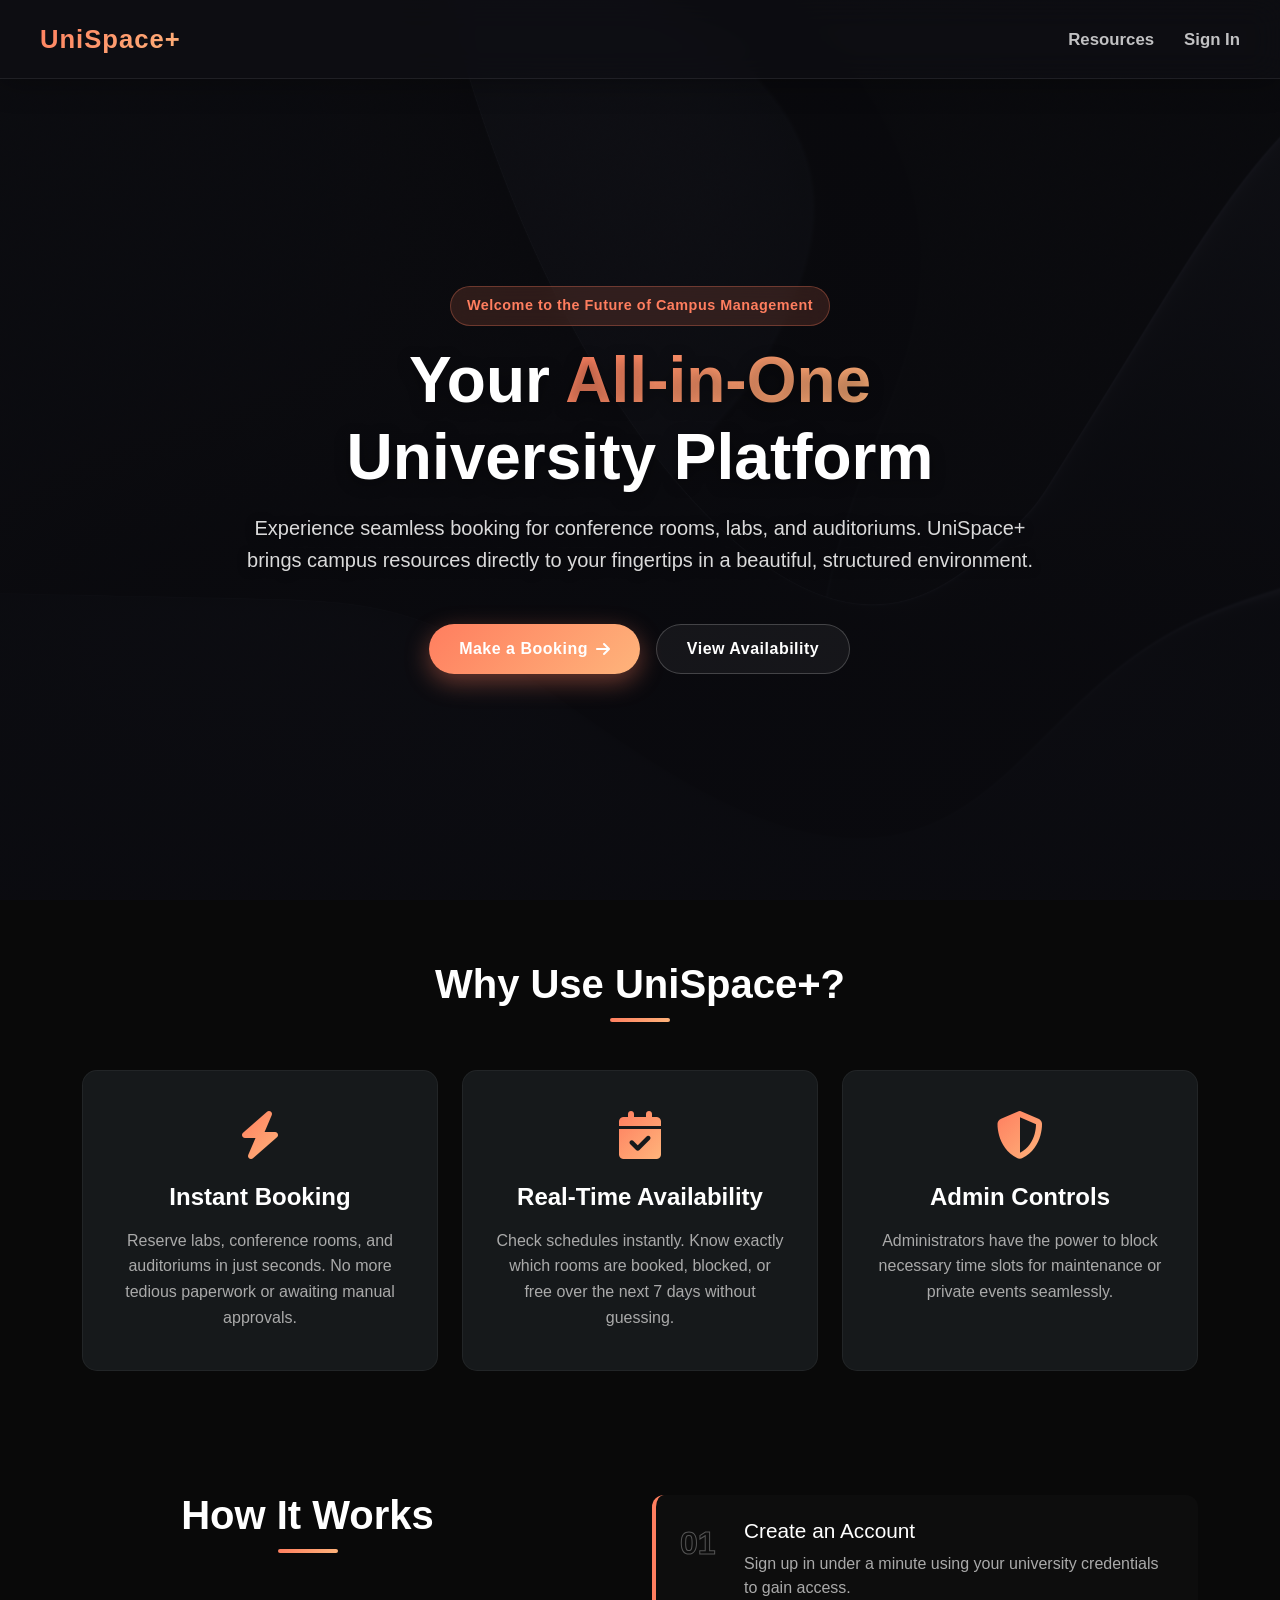
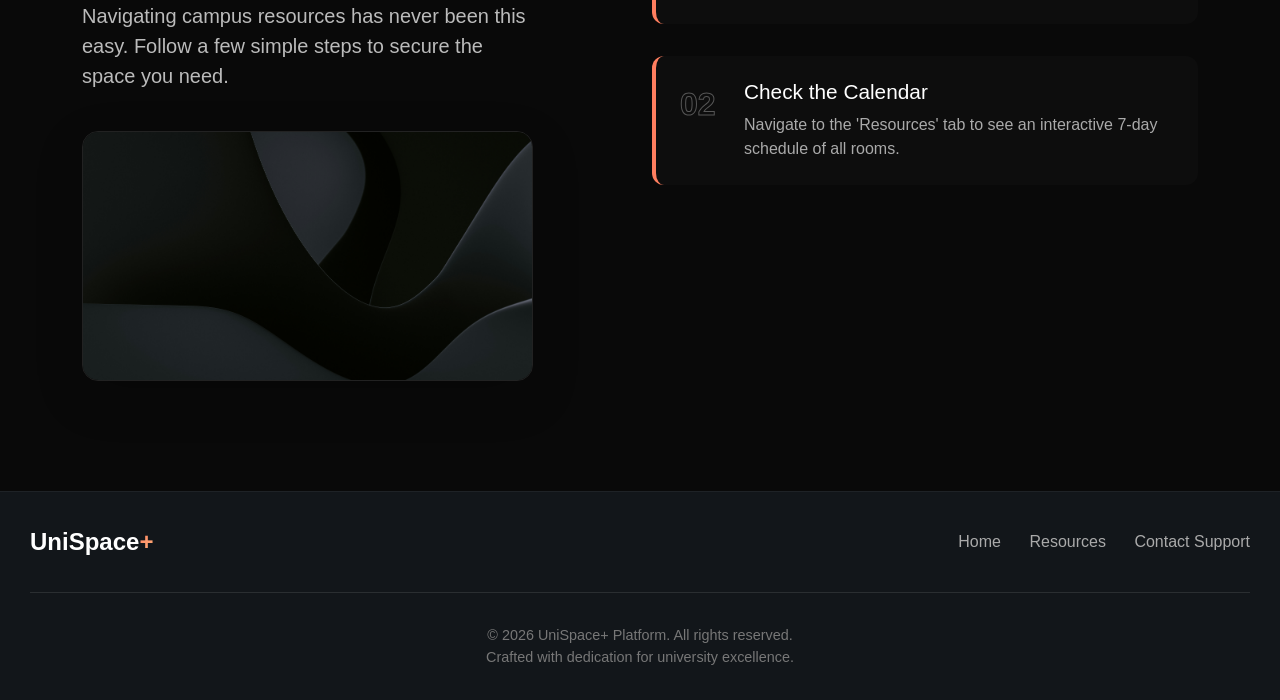
==== frontend/index.html @ 07579942 "full project" ====
<!DOCTYPE html>
<html lang="en">

<head>
    <meta charset="UTF-8">
    <meta name="viewport" content="width=device-width, initial-scale=1.0">
    <title>UniSpace+ | Home</title>
    <!-- Bootstrap CSS -->
    <link href="https://cdn.jsdelivr.net/npm/bootstrap@5.3.2/dist/css/bootstrap.min.css" rel="stylesheet">
    <!-- FontAwesome for Icons -->
    <link rel="stylesheet" href="https://cdnjs.cloudflare.com/ajax/libs/font-awesome/6.4.0/css/all.min.css">
    <!-- Base Styles -->
    <link rel="stylesheet" href="style.css">
    <!-- Styles Specific For Home Page -->
    <link rel="stylesheet" href="index.css">
</head>

<body class="home-body">

    <!-- Fixed Background -->
    <div class="home-bg"></div>

    <!-- Main Content Wrapper -->
    <div class="home-wrapper">

        <!-- Navbar Placeholder -->
        <div id="navbar"></div>

        <!-- 1. Hero Section -->
        <section id="hero" class="home-section" style="position: relative;">
            <div class="hero-content">
                <div class="badge-pill mb-3 fade-in-element" style="transition-delay: 0.1s;">Welcome to the Future of
                    Campus Management</div>

                <h1 class="display-3 fw-bold mb-3 fade-in-element text-white"
                    style="transition-delay: 0.2s; text-shadow: 0 4px 15px rgba(0,0,0,0.4);">
                    Your <span class="text-gradient">All-in-One</span><br> University Platform
                </h1>

                <p class="lead mb-5 fade-in-element"
                    style="transition-delay: 0.4s; color: rgba(255,255,255,0.85); line-height: 1.6; text-shadow: 0 2px 10px rgba(0,0,0,0.5);">
                    Experience seamless booking for conference rooms, labs, and auditoriums. UniSpace+ brings campus
                    resources directly to your fingertips in a beautiful, structured environment.
                </p>

                <div class="d-flex justify-content-center gap-3 fade-in-element flex-wrap"
                    style="transition-delay: 0.6s;">
                    <button onclick="handleBookingClick()" class="btn-glow d-flex align-items-center gap-2">
                        Make a Booking
                        <i class="fa-solid fa-arrow-right"></i>
                    </button>
                    <a href="resources.html" class="btn-glass">
                        View Availability
                    </a>
                </div>
            </div>
        </section>

        <!-- 2. Features Section -->
        <section id="features" class="home-section" style="position:relative; z-index: 2;">
            <div class="container fade-in-section">
                <h2 class="section-title">Why Use UniSpace+?</h2>

                <div class="row g-4">
                    <div class="col-md-4 fade-in-element" style="transition-delay: 0.1s;">
                        <div class="feature-card">
                            <i class="fa-solid fa-bolt feature-icon"></i>
                            <h3>Instant Booking</h3>
                            <p>Reserve labs, conference rooms, and auditoriums in just seconds. No more tedious
                                paperwork or awaiting manual approvals.</p>
                        </div>
                    </div>
                    <div class="col-md-4 fade-in-element" style="transition-delay: 0.3s;">
                        <div class="feature-card">
                            <i class="fa-solid fa-calendar-check feature-icon"></i>
                            <h3>Real-Time Availability</h3>
                            <p>Check schedules instantly. Know exactly which rooms are booked, blocked, or free over the
                                next 7 days without guessing.</p>
                        </div>
                    </div>
                    <div class="col-md-4 fade-in-element" style="transition-delay: 0.5s;">
                        <div class="feature-card">
                            <i class="fa-solid fa-shield-halved feature-icon"></i>
                            <h3>Admin Controls</h3>
                            <p>Administrators have the power to block necessary time slots for maintenance or private
                                events seamlessly.</p>
                        </div>
                    </div>
                </div>
            </div>
        </section>

        <!-- 3. Guidance / How it works -->
        <section id="guide" class="home-section" style="position:relative; z-index: 2;">
            <div class="container fade-in-section">
                <div class="row align-items-center">
                    <div class="col-lg-5 mb-5 mb-lg-0 text-center text-lg-start">
                        <h2 class="section-title" style="margin-left: 0;">How It Works</h2>
                        <p class="lead" style="color: #bbb;">Navigating campus resources has never been this easy.
                            Follow a few simple steps to secure the space you need.</p>
                        <img src="../images/pawel-czerwinski-pC8e7FFONcI-unsplash.jpg" alt="Campus Life"
                            class="img-fluid rounded-4 shadow-lg mt-4"
                            style="border: 1px solid rgba(255,255,255,0.1); max-height: 250px; object-fit: cover; width: 100%;">
                    </div>

                    <div class="col-lg-6 offset-lg-1">
                        <div class="guide-step fade-in-element" style="transition-delay: 0.1s;">
                            <div class="step-number">01</div>
                            <div class="step-content">
                                <h4>Create an Account</h4>
                                <p>Sign up in under a minute using your university credentials to gain access.</p>
                            </div>
                        </div>

                        <div class="guide-step fade-in-element" style="transition-delay: 0.3s;">
                            <div class="step-number">02</div>
                            <div class="step-content">
                                <h4>Check the Calendar</h4>
                                <p>Navigate to the 'Resources' tab to see an interactive 7-day schedule of all rooms.
                                </p>
                            </div>
                        </div>

                        <div class="guide-step fade-in-element" style="transition-delay: 0.5s;">
                            <div class="step-number">03</div>
                            <div class="step-content">
                                <h4>Submit a Request</h4>
                                <p>Click on 'Book a Resource', choose your time slot, and await quick confirmation.</p>
                            </div>
                        </div>
                    </div>
                </div>
            </div>
        </section>

        <!-- 4. Footer -->
        <footer class="site-footer">
            <div class="container-fluid" style="padding: 0;">
                <div class="footer-content">
                    <div class="footer-brand">
                        UniSpace<span class="text-gradient">+</span>
                    </div>
                    <div class="footer-links">
                        <a href="#hero">Home</a>
                        <a href="resources.html">Resources</a>
                        <a href="mailto:support@unispace.edu">Contact Support</a>
                    </div>
                </div>
                <div class="footer-bottom">
                    &copy; 2026 UniSpace+ Platform. All rights reserved. <br> Crafted with dedication for university
                    excellence.
                </div>
            </div>
        </footer>

    </div>

    <!-- Bootstrap JS -->
    <script src="https://cdn.jsdelivr.net/npm/bootstrap@5.3.2/dist/js/bootstrap.bundle.min.js"></script>
    <!-- Link Navbar Script -->
    <script src="loadNavbar.js"></script>

    <!-- Page Specific Scripts -->
    <script>
        // Check Login and Redirect (admins cannot book)
        function handleBookingClick() {
            if (localStorage.getItem('role') === 'admin') return;
            if (localStorage.getItem('username')) {
                window.location.href = 'booking.html';
            } else {
                window.location.href = 'signin.html';
            }
        }

        // Hide "Make a Booking" button for admin users
        if (localStorage.getItem('role') === 'admin') {
            const bookBtn = document.querySelector('[onclick="handleBookingClick()"]');
            if (bookBtn) bookBtn.style.display = 'none';
        }

        // Smooth Scrolling for Anchor Links
        document.querySelectorAll('a[href^="#"]').forEach(anchor => {
            anchor.addEventListener('click', function (e) {
                e.preventDefault();
                document.querySelector(this.getAttribute('href')).scrollIntoView({
                    behavior: 'smooth'
                });
            });
        });

        // Intersection Observer for Scroll Animations
        document.addEventListener('DOMContentLoaded', () => {
            const observerOptions = {
                root: null,
                rootMargin: '0px',
                threshold: 0.15
            };

            const observer = new IntersectionObserver((entries) => {
                entries.forEach(entry => {
                    if (entry.isIntersecting) {
                        entry.target.classList.add('is-visible');
                    } else {
                        entry.target.classList.remove('is-visible');
                    }
                });
            }, observerOptions);

            const fadeElements = document.querySelectorAll('.fade-in-section, .fade-in-element');
            fadeElements.forEach(el => observer.observe(el));
        });
    </script>
</body>

</html>
---- frontend/style.css ----
/* Reset & Base */
* {
    margin: 0;
    padding: 0;
    box-sizing: border-box;
}

body {
  /* Background image with fallback gradient */
  background: 
    linear-gradient(rgba(0,0,0,0.5), rgba(0,0,0,0.5)), /* optional overlay for contrast */
    url('../images/pawel-czerwinski-pC8e7FFONcI-unsplash.jpg') no-repeat center center fixed;
  
  background-size: cover; /* makes it cover the full screen */
  min-height: 100vh;
  font-family: 'Segoe UI', sans-serif;
  color: #fff; /* optional, if text needs to be readable over the image */
  
  /* Centering the content in the viewport */
  display: flex;
  justify-content: center;
  align-items: center;
  flex-direction: column;
}

.navbar .container {
  padding-left: 0;
  padding-right: 0;
}

/* Card styling */
.card {
  background: rgba(33, 37, 41, 0.85); /* greyish card */
  border-radius: 15px;
  padding: 2rem;
  width: 100%;
  max-width: 500px;
  color: #fff; /* white text */
  transition: transform 0.3s ease, box-shadow 0.3s ease;
  text-align: center;
}

.card:hover {
  transform: translateY(-5px);
  box-shadow: 0 20px 40px rgba(0,0,0,0.6);
}

.card h1 {
  margin-bottom: 25px;
}

/* Input fields */
.card input.form-control {
  background: rgba(30, 30, 30, 0.8); /* slightly lighter than card */
  border: none;
  color: #fff;
  width: 100%;
  padding: 12px;
  margin-bottom: 15px;
  border-radius: 6px;
  font-size: 14px;
}

.card input.form-control::placeholder {
  color: #bbb;
}

.card input.form-control:focus {
  background: rgba(40, 40, 40, 0.8);
  color: #fff;
  box-shadow: none; /* removes default bootstrap glow */
  outline: none;
  border-color: #ff7e5f;
}

/* Login button */
.card button.btn-primary {
  background: linear-gradient(135deg, #ff7e5f, #feb47b); /* orange gradient for contrast */
  border: none;
  font-weight: bold;
  padding: 0.75rem;
  width: 100%;
  border-radius: 6px;
  font-size: 16px;
  cursor: pointer;
  transition: transform 0.2s, box-shadow 0.2s;
  color: #fff;
}

.card button.btn-primary:hover {
  transform: scale(1.05);
  box-shadow: 0 8px 20px rgba(0,0,0,0.5);
}

.card::before {
  content: '';
  display: block;
  height: 5px;
  border-radius: 15px 15px 0 0;
  background: linear-gradient(135deg, #ff7e5f, #feb47b);
  margin-bottom: 1rem;
}

/* Message Text */
#message {
    margin-top: 15px;
    font-size: 14px;
}

#message.success {
    color: #4CAF50; /* slightly lighter green for dark theme */
}

#message.error {
    color: #f44336; /* vibrant red for dark theme */
}

/* Switch Page Link */
.switch-page {
    margin-top: 15px;
    font-size: 14px;
    color: #ddd;
}

.switch-page a {
    color: #ff7e5f;
    text-decoration: none;
    font-weight: bold;
}

.switch-page a:hover {
    text-decoration: underline;
}

/* Navbar */
#navbar {
    position: fixed;
    top: 0;
    left: 0;
    width: 100%;
    z-index: 1000;
}

.navbar {
    background: rgba(15, 15, 20, 0.7);
    backdrop-filter: blur(15px);
    -webkit-backdrop-filter: blur(15px);
    padding: 15px 40px;
    display: flex;
    justify-content: space-between;
    align-items: center;
    border-bottom: 1px solid rgba(255, 255, 255, 0.08);
    box-shadow: 0 4px 30px rgba(0, 0, 0, 0.3);
    transition: all 0.3s ease;
}

.navbar-brand {
    font-size: 1.6rem;
    text-decoration: none;
    font-weight: 800;
    letter-spacing: 1px;
    background: linear-gradient(135deg, #ff7e5f, #feb47b);
    background-clip: text;
    -webkit-background-clip: text;
    -webkit-text-fill-color: transparent;
    transition: transform 0.3s ease;
}

.navbar-brand:hover {
    transform: scale(1.05);
}

.nav-links {
    list-style: none;
    display: flex;
    gap: 30px;
    margin: 0;
    padding: 0;
    align-items: center;
}

.nav-links li a {
    color: rgba(255,255,255,0.75);
    text-decoration: none;
    font-size: 1.05rem;
    font-weight: 600;
    position: relative;
    padding: 5px 0;
    transition: color 0.3s ease, text-shadow 0.3s ease;
}

.nav-links li a::after {
    content: '';
    position: absolute;
    width: 0;
    height: 2px;
    bottom: -2px;
    left: 50%;
    transform: translateX(-50%);
    background: linear-gradient(135deg, #ff7e5f, #feb47b);
    transition: width 0.3s ease;
    border-radius: 2px;
}

.nav-links li a:hover {
    color: #fff;
    text-shadow: 0 0 8px rgba(255,255,255,0.3);
}

.nav-links li a:hover::after,
.nav-links li a.active::after {
    width: 100%;
}

.nav-links li a.active {
    color: #fff;
}

/* Home Page Hero */
.hero {
    background-color: rgba(33, 37, 41, 0.85); /* Updated to match card */
    padding: 50px;
    border-radius: 10px;
    text-align: center;
    box-shadow: 0 4px 12px rgba(0, 0, 0, 0.3);
}

.hero h1 {
    color: #fff;
    font-size: 2.5rem;
    margin-bottom: 10px;
}

.hero p {
    color: #ccc;
    font-size: 1.2rem;
}

/* Navbar Dynamic Elements */
.welcome-text {
    color: #ff7e5f;
    font-weight: bold;
    display: flex;
    align-items: center;
    height: 100%;
}

/* Input Autofill fix */
input:-webkit-autofill,
input:-webkit-autofill:hover, 
input:-webkit-autofill:focus, 
input:-webkit-autofill:active{
    -webkit-box-shadow: 0 0 0 30px rgba(30, 30, 30, 1) inset !important;
    -webkit-text-fill-color: white !important;
    transition: background-color 5000s ease-in-out 0s;
}

/* Dark Select Dropdowns */
.form-select-dark {
  background-color: rgba(30,30,30,0.8);
  border: 1px solid rgba(255,255,255,0.15);
  color: #fff;
  border-radius: 10px;
  padding: 0.6rem 2.25rem 0.6rem 1rem;
  font-size: 1rem;
  background-position: right 1rem center;
}

.form-select-dark option {
  background: #222;
  color: #fff;
}

.form-select-dark:focus {
  outline: none;
  box-shadow: 0 0 0 3px rgba(255,126,95,0.3);
  border-color: #ff7e5f;
}

/* My Bookings Hover Effect */
.my-bookings-title {
  transition: transform 0.3s ease;
}

body:has(.my-bookings-card:hover) .my-bookings-title {
  transform: translateY(-10px);
}

/* Notification Bell & Dropdown */
.notification-bell {
    position: relative;
    font-size: 1.2rem;
    display: flex;
    align-items: center;
}

.notification-badge {
    font-size: 0.6rem;
    padding: 3px 6px;
    transform: translate(-30%, -30%) !important;
}

.notif-dropdown-menu {
    background: rgba(33, 37, 41, 0.95);
    backdrop-filter: blur(15px);
    border: 1px solid rgba(255, 255, 255, 0.1);
    box-shadow: 0 10px 30px rgba(0, 0, 0, 0.5);
    width: 320px;
    max-height: 400px;
    overflow-y: auto;
    border-radius: 12px;
    padding: 0;
    margin-top: 10px;
}

.notif-item {
    padding: 15px;
    border-bottom: 1px solid rgba(255, 255, 255, 0.05);
    color: #fff;
    transition: background 0.2s;
    font-size: 0.9rem;
}

.notif-item:last-child {
    border-bottom: none;
}

.notif-item:hover {
    background: rgba(255, 255, 255, 0.05);
}

.notif-item.unread {
    background: rgba(255, 126, 95, 0.1);
    border-left: 3px solid #ff7e5f;
}

.notif-date {
    font-size: 0.75rem;
    color: #aaa;
    margin-top: 5px;
    display: block;
}

.notif-empty {
    padding: 20px;
    text-align: center;
    color: #aaa;
}
---- frontend/index.css ----
/* Reset Defaults for index to ensure consistent behavior */
body.home-body {
    margin: 0;
    padding: 0;
    font-family: 'Segoe UI', Tahoma, Geneva, Verdana, sans-serif;
    color: #fff;
    background-color: #121212;
    overflow-x: hidden;
    scroll-behavior: smooth;
}

/* Background gradient layered under absolute elements */
.home-bg {
    position: fixed;
    top: 0;
    left: 0;
    width: 100vw;
    height: 100vh;
    background: 
        linear-gradient(rgba(10, 10, 15, 0.85), rgba(10, 10, 15, 0.95)),
        url('../images/pawel-czerwinski-pC8e7FFONcI-unsplash.jpg') no-repeat center center fixed;
    background-size: cover;
    z-index: -1;
}

/* Base layout */
.home-wrapper {
    position: relative;
    z-index: 1;
    display: flex;
    flex-direction: column;
    min-height: 100vh;
}

.home-section {
    min-height: auto;
    padding: 60px 20px;
    display: flex;
    align-items: center;
    justify-content: center;
}

#hero {
    padding-top: 120px;
    min-height: 100vh;
}

/* --- Hero Section --- */
.hero-content {
    max-width: 800px;
    text-align: center;
}

.badge-pill {
    display: inline-block;
    padding: 8px 16px;
    border-radius: 50px;
    background: rgba(255,126,95,0.15);
    border: 1px solid rgba(255,126,95,0.3);
    color: #ff7e5f;
    font-weight: 600;
    font-size: 0.9rem;
    letter-spacing: 0.5px;
    backdrop-filter: blur(10px);
}

.text-gradient {
    background: linear-gradient(135deg, #ff7e5f, #feb47b);
    background-clip: text;
    -webkit-background-clip: text;
    -webkit-text-fill-color: transparent;
}

.btn-glow {
    background: linear-gradient(135deg, #ff7e5f, #feb47b);
    border: none;
    color: #fff;
    border-radius: 50px;
    padding: 12px 30px;
    font-weight: 700;
    letter-spacing: 0.5px;
    box-shadow: 0 8px 25px rgba(255,126,95,0.4);
    transition: all 0.3s ease;
    text-decoration: none;
    display: inline-block;
    cursor: pointer;
}

.btn-glow:hover {
    transform: translateY(-3px) scale(1.02);
    box-shadow: 0 15px 35px rgba(255,126,95,0.6);
    color: #fff;
}

.btn-glass {
    background: rgba(255, 255, 255, 0.05);
    border: 1px solid rgba(255, 255, 255, 0.2);
    color: #fff;
    border-radius: 50px;
    padding: 12px 30px;
    font-weight: 700;
    letter-spacing: 0.5px;
    backdrop-filter: blur(10px);
    transition: all 0.3s ease;
    text-decoration: none;
    display: inline-block;
}

.btn-glass:hover {
    background: rgba(255, 255, 255, 0.15);
    border-color: rgba(255, 255, 255, 0.4);
    transform: translateY(-3px);
    color: #fff;
}

/* Animations */
/* --- Features Section --- */
.section-title {
    font-size: 2.5rem;
    font-weight: 800;
    text-align: center;
    margin-bottom: 3rem;
    position: relative;
}

.section-title::after {
    content: '';
    display: block;
    width: 60px;
    height: 4px;
    background: linear-gradient(135deg, #ff7e5f, #feb47b);
    margin: 10px auto 30px;
    border-radius: 2px;
}

.feature-card {
    background: rgba(33, 37, 41, 0.6);
    border: 1px solid rgba(255,255,255,0.05);
    border-radius: 15px;
    padding: 2.5rem 2rem;
    text-align: center;
    backdrop-filter: blur(10px);
    transition: transform 0.3s ease, box-shadow 0.3s ease, border-color 0.3s ease;
    height: 100%;
}

.feature-card:hover {
    transform: translateY(-10px);
    box-shadow: 0 15px 30px rgba(0,0,0,0.4);
    border-color: rgba(255,126,95,0.3);
}

.feature-icon {
    font-size: 3rem;
    margin-bottom: 1.5rem;
    background: linear-gradient(135deg, #ff7e5f, #feb47b);
    background-clip: text;
    -webkit-background-clip: text;
    -webkit-text-fill-color: transparent;
}

.feature-card h3 {
    font-size: 1.5rem;
    margin-bottom: 1rem;
    font-weight: 700;
}

.feature-card p {
    color: #aaa;
    line-height: 1.6;
    margin-bottom: 0;
}

/* --- Guide Section --- */
.guide-step {
    display: flex;
    align-items: flex-start;
    margin-bottom: 2rem;
    background: rgba(255,255,255,0.02);
    padding: 1.5rem;
    border-radius: 12px;
    border-left: 4px solid #ff7e5f;
    transition: transform 0.2s ease, background 0.3s ease;
}

.guide-step:hover {
    transform: translateX(10px);
    background: rgba(255,255,255,0.05);
}

.step-number {
    font-size: 2rem;
    font-weight: 800;
    color: transparent;
    -webkit-text-stroke: 1px rgba(255,255,255,0.3);
    margin-right: 1.5rem;
    min-width: 40px;
}

.guide-step:hover .step-number {
    background: linear-gradient(135deg, #ff7e5f, #feb47b);
    background-clip: text;
    -webkit-background-clip: text;
    -webkit-text-fill-color: transparent;
    -webkit-text-stroke: 0;
}

.step-content h4 {
    font-size: 1.3rem;
    margin-bottom: 0.5rem;
    color: #fff;
}

.step-content p {
    color: #aaa;
    margin-bottom: 0;
}

/* --- Footer --- */
.site-footer {
    background: rgba(20, 24, 28, 0.95);
    padding: 2rem 30px;
    border-top: 1px solid rgba(255,255,255,0.05);
    margin-top: 50px;
    width: 100vw;
    position: relative;
    left: 50%;
    right: 50%;
    margin-left: -50vw;
    margin-right: -50vw;
    box-sizing: border-box;
}

.footer-content {
    display: flex;
    justify-content: space-between;
    align-items: center;
    flex-wrap: wrap;
    gap: 1rem;
}

.footer-brand {
    font-size: 1.5rem;
    font-weight: 700;
}

.footer-links a {
    color: #aaa;
    text-decoration: none;
    margin-left: 1.5rem;
    transition: color 0.2s ease;
}

.footer-links a:hover {
    color: #ff7e5f;
}

.footer-bottom {
    margin-top: 2rem;
    padding-top: 2rem;
    border-top: 1px solid rgba(255,255,255,0.1);
    text-align: center;
    color: #777;
    font-size: 0.9rem;
}

/* Advanced Scroll Animation Observer Classes */
.fade-in-section {
    opacity: 0;
    transform: perspective(1000px) rotateX(10deg) translateY(60px) scale(0.9);
    transition: opacity 0.8s cubic-bezier(0.175, 0.885, 0.32, 1.275), transform 0.8s cubic-bezier(0.175, 0.885, 0.32, 1.275);
    will-change: opacity, transform;
}

.fade-in-section.is-visible {
    opacity: 1;
    transform: perspective(1000px) rotateX(0deg) translateY(0) scale(1);
}

.fade-in-element {
    opacity: 0;
    transform: translateY(50px) scale(0.85);
    transition: opacity 0.6s cubic-bezier(0.34, 1.56, 0.64, 1), transform 0.6s cubic-bezier(0.34, 1.56, 0.64, 1);
    will-change: opacity, transform;
}

.fade-in-element.is-visible {
    opacity: 1;
    transform: translateY(0) scale(1);
}
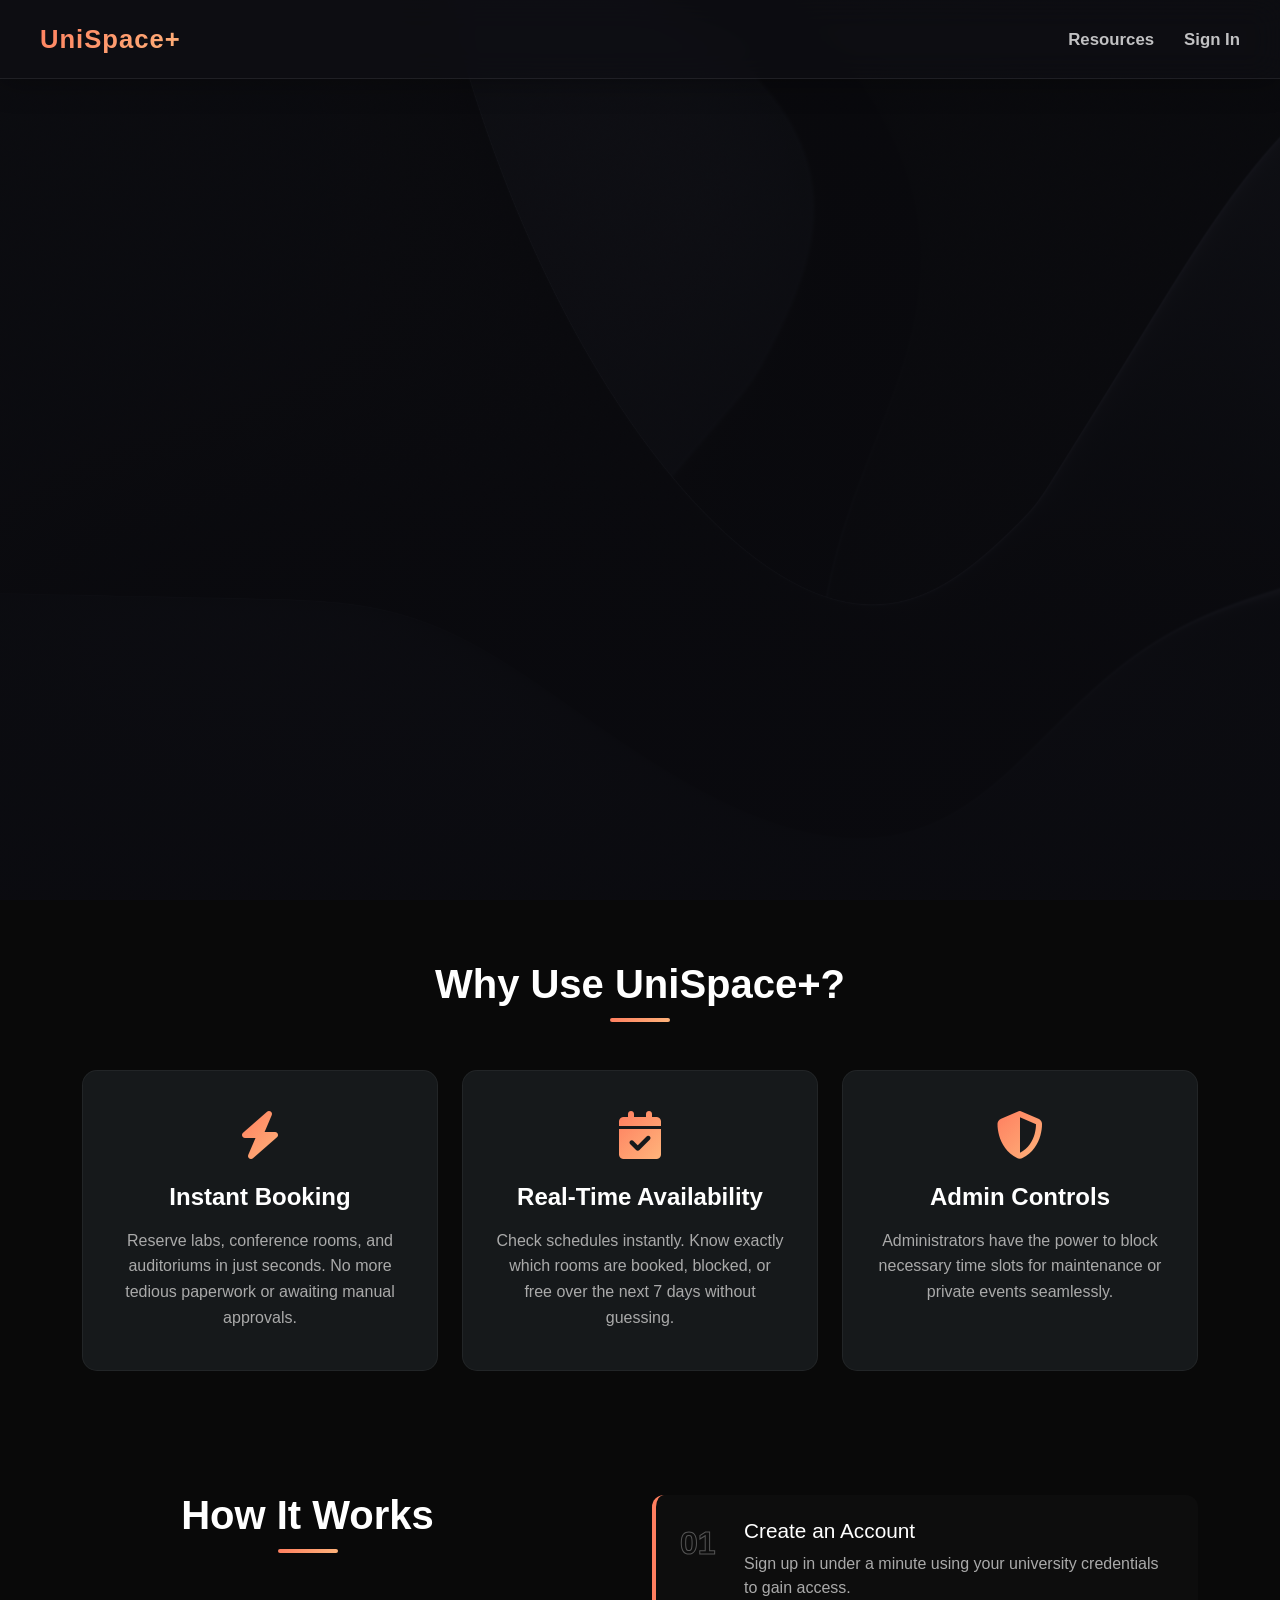
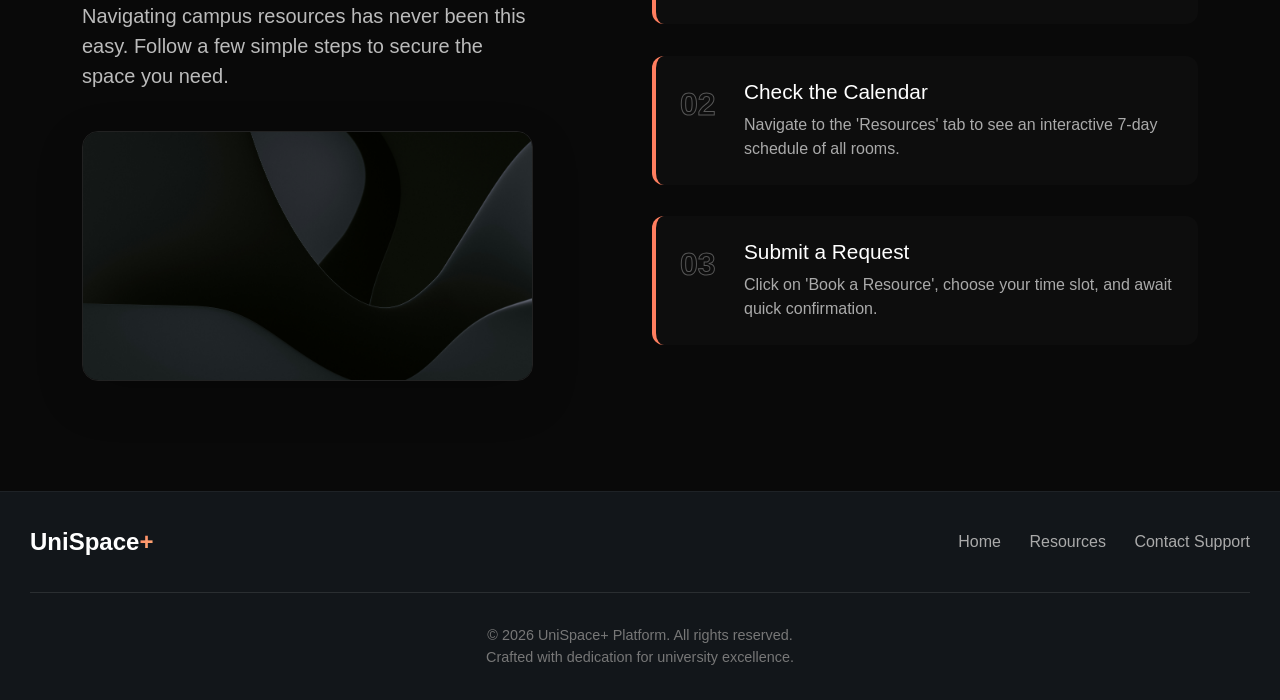
==== commit b0bce973: "Frontend: store the login token and send it through one shared API helper - frontend/api.js: Session" ====
--- a/frontend/index.html
+++ b/frontend/index.html
@@ -158,6 +158,8 @@
     <!-- Bootstrap JS -->
     <script src="https://cdn.jsdelivr.net/npm/bootstrap@5.3.2/dist/js/bootstrap.bundle.min.js"></script>
     <!-- Link Navbar Script -->
+    <script src="config.js"></script>
+    <script src="api.js"></script>
     <script src="loadNavbar.js"></script>
 
     <!-- Page Specific Scripts -->
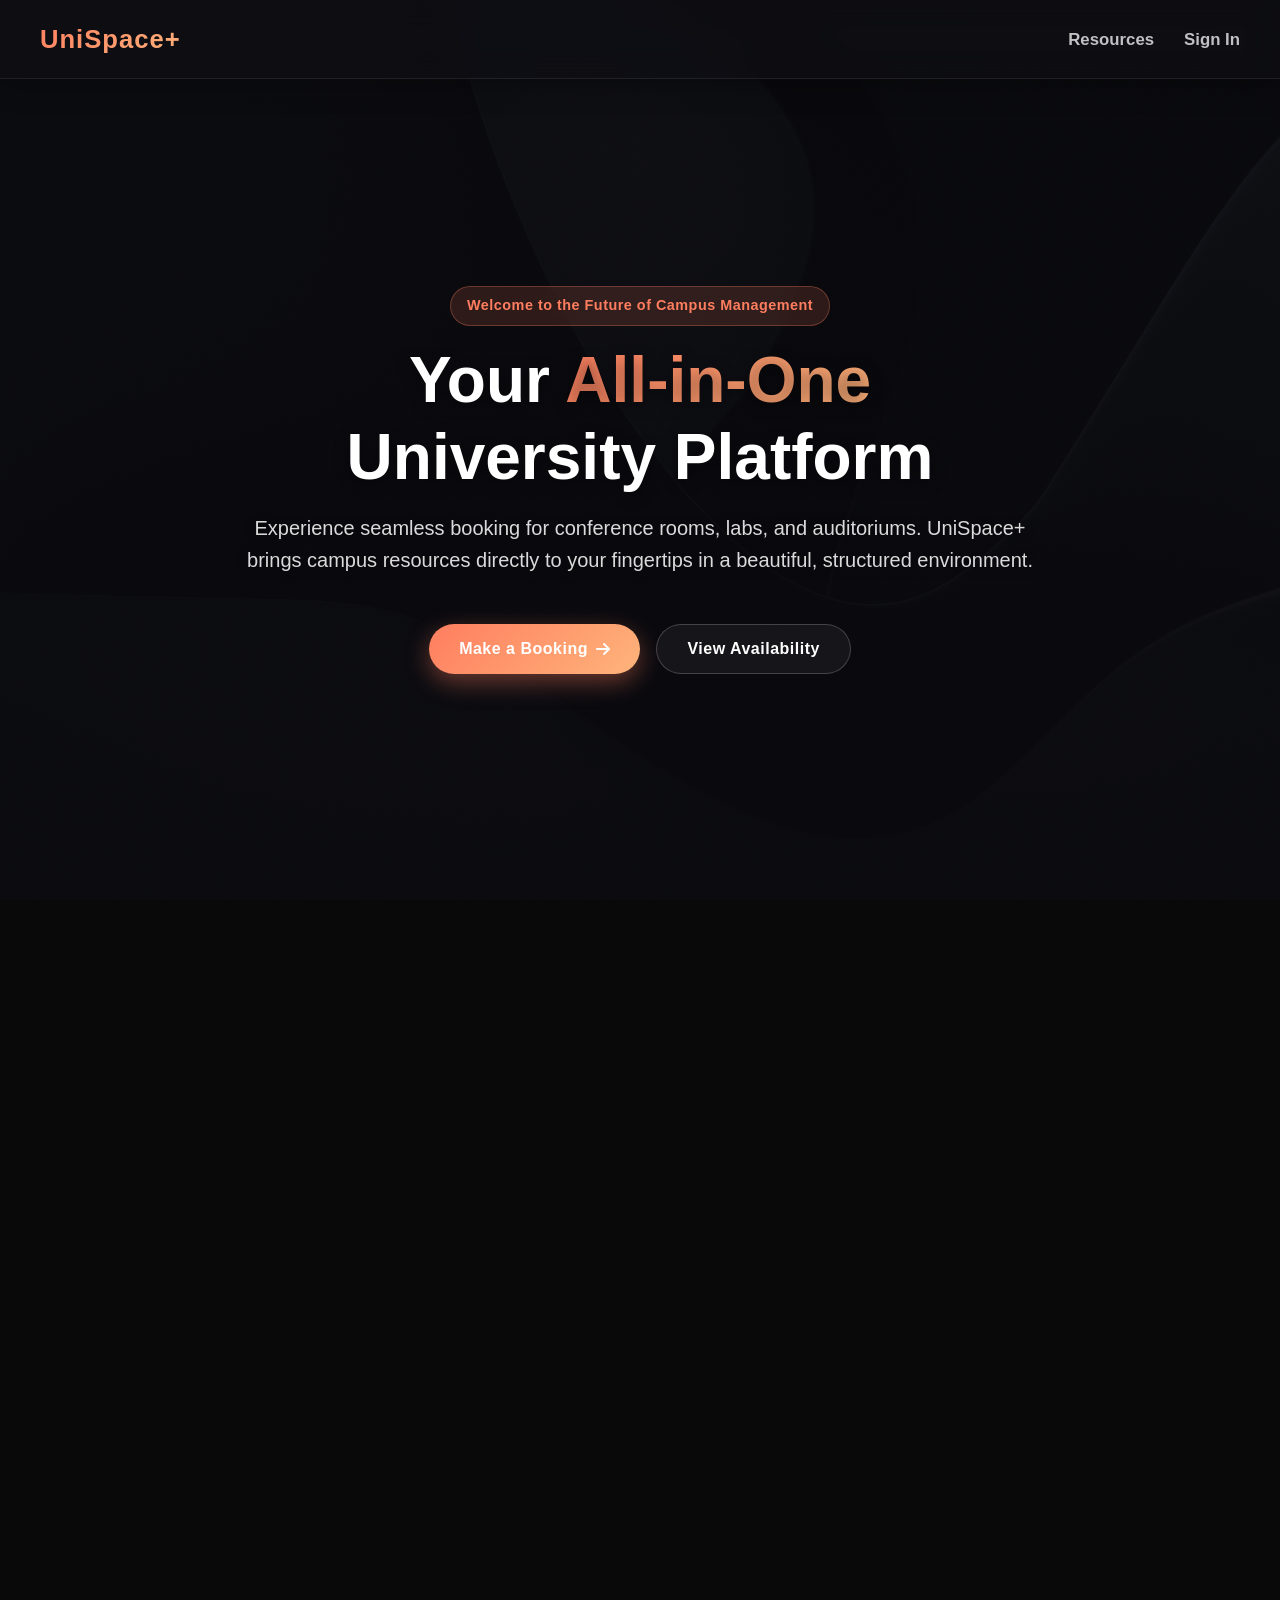
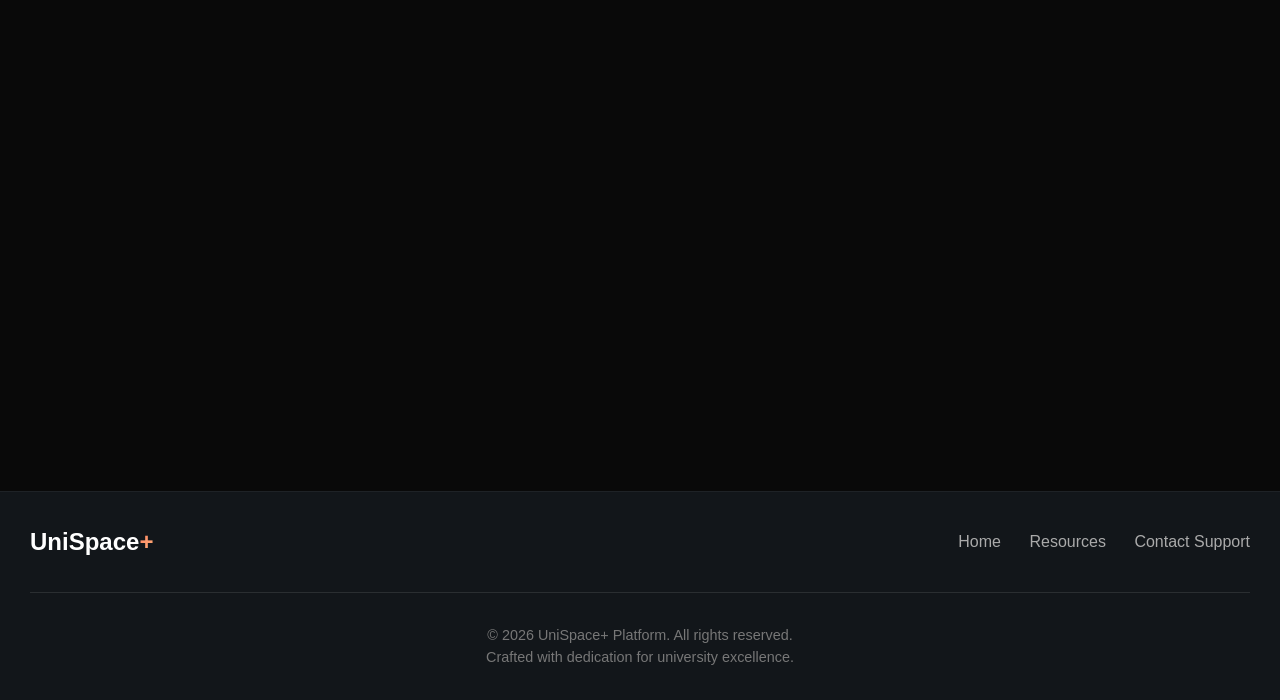
==== commit ad6dc127: "Escape everything that is rendered into the page (fixes stored XSS) - frontend/ui.js: escapeHtml, lo" ====
--- a/frontend/index.html
+++ b/frontend/index.html
@@ -160,6 +160,7 @@
     <!-- Link Navbar Script -->
     <script src="config.js"></script>
     <script src="api.js"></script>
+    <script src="ui.js"></script>
     <script src="loadNavbar.js"></script>
 
     <!-- Page Specific Scripts -->
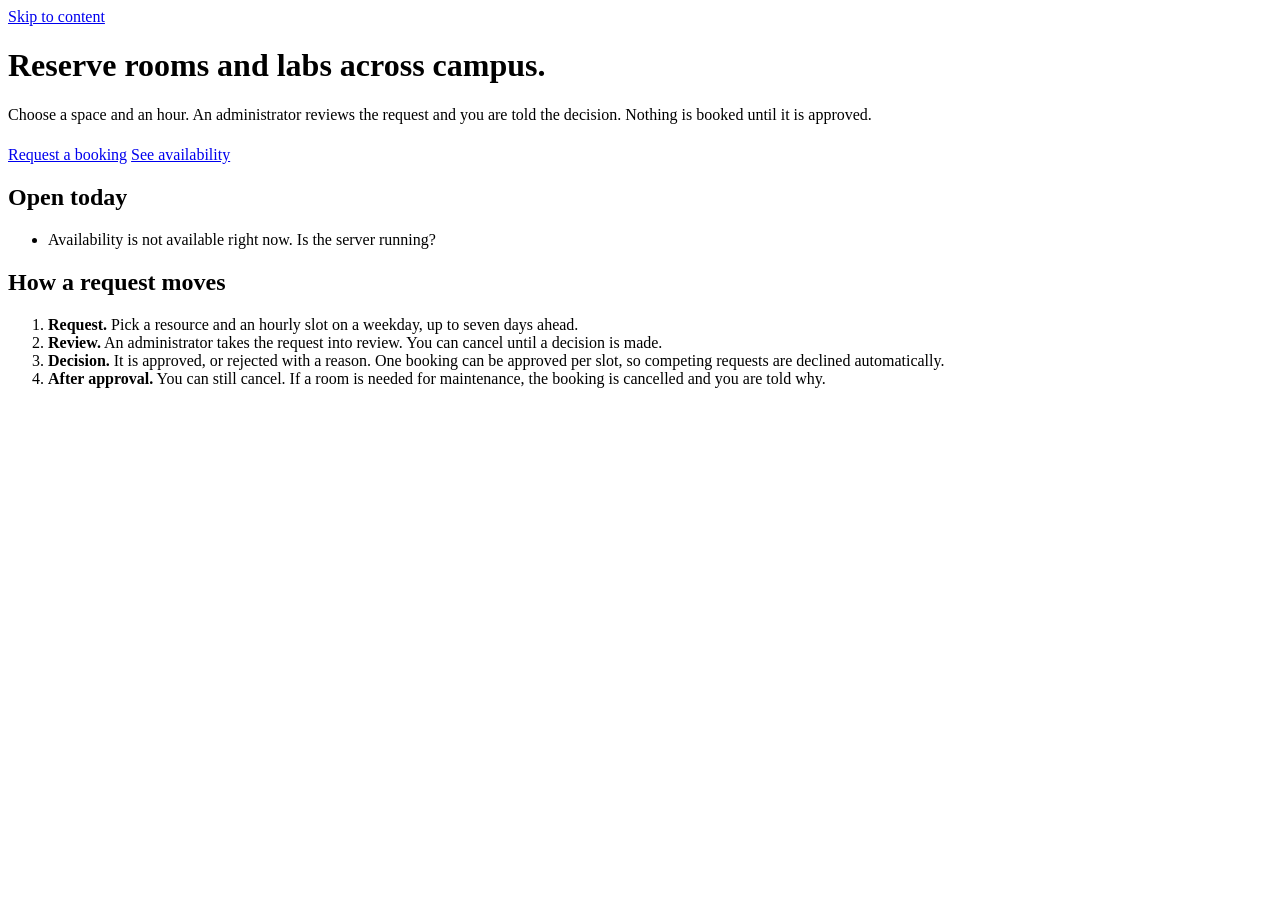
==== commit 4c810d25: "Frontend redesign 2/5: home, sign in and sign up The home page shows today's real availability per r" ====
--- a/frontend/index.html
+++ b/frontend/index.html
@@ -1,218 +1,64 @@
 <!DOCTYPE html>
 <html lang="en">
+<head>
+    <meta charset="utf-8">
+    <meta name="viewport" content="width=device-width, initial-scale=1">
+    <title>UniSpace · Book campus rooms and labs</title>
+    <link rel="preconnect" href="https://fonts.googleapis.com">
+    <link rel="preconnect" href="https://fonts.gstatic.com" crossorigin>
+    <link href="https://fonts.googleapis.com/css2?family=IBM+Plex+Mono:wght@400;500&family=IBM+Plex+Sans:wght@400;500;600&family=Source+Serif+4:opsz,wght@8..60,600&display=swap" rel="stylesheet">
+    <link rel="stylesheet" href="styles.css">
+</head>
+<body>
+    <a class="skip-link" href="#main">Skip to content</a>
+    <div id="site-header"></div>
 
-<head>
-    <meta charset="UTF-8">
-    <meta name="viewport" content="width=device-width, initial-scale=1.0">
-    <title>UniSpace+ | Home</title>
-    <!-- Bootstrap CSS -->
-    <link href="https://cdn.jsdelivr.net/npm/bootstrap@5.3.2/dist/css/bootstrap.min.css" rel="stylesheet">
-    <!-- FontAwesome for Icons -->
-    <link rel="stylesheet" href="https://cdnjs.cloudflare.com/ajax/libs/font-awesome/6.4.0/css/all.min.css">
-    <!-- Base Styles -->
-    <link rel="stylesheet" href="style.css">
-    <!-- Styles Specific For Home Page -->
-    <link rel="stylesheet" href="index.css">
-</head>
+    <main id="main">
+        <div class="page-head">
+            <h1>Reserve rooms and labs across campus.</h1>
+            <p>Choose a space and an hour. An administrator reviews the request and you are told the decision. Nothing is booked until it is approved.</p>
+            <div class="row" style="margin-top: 22px;" id="home-actions">
+                <a class="btn btn-primary" href="booking.html">Request a booking</a>
+                <a class="btn" href="resources.html">See availability</a>
+            </div>
+        </div>
 
-<body class="home-body">
+        <div class="cols two-one">
+            <section class="panel" aria-labelledby="today-title">
+                <header>
+                    <h2 id="today-title">Open today</h2>
+                    <span class="muted" id="today-note"></span>
+                </header>
+                <ul class="today-list" id="today-list">
+                    <li><span class="muted">Loading availability…</span></li>
+                </ul>
+                <div class="body legend" id="today-legend" hidden>
+                    <span><span class="cell cell-free">Free</span></span>
+                    <span><span class="cell cell-requested">Requested</span></span>
+                    <span><span class="cell cell-booked">Booked</span></span>
+                    <span><span class="cell cell-blocked">Blocked</span></span>
+                </div>
+            </section>
 
-    <!-- Fixed Background -->
-    <div class="home-bg"></div>
+            <section class="panel" aria-labelledby="how-title">
+                <header><h2 id="how-title">How a request moves</h2></header>
+                <div class="body">
+                    <ol class="steps">
+                        <li><strong>Request.</strong> Pick a resource and an hourly slot on a weekday, up to seven days ahead.</li>
+                        <li><strong>Review.</strong> An administrator takes the request into review. You can cancel until a decision is made.</li>
+                        <li><strong>Decision.</strong> It is approved, or rejected with a reason. One booking can be approved per slot, so competing requests are declined automatically.</li>
+                        <li><strong>After approval.</strong> You can still cancel. If a room is needed for maintenance, the booking is cancelled and you are told why.</li>
+                    </ol>
+                </div>
+            </section>
+        </div>
+    </main>
 
-    <!-- Main Content Wrapper -->
-    <div class="home-wrapper">
-
-        <!-- Navbar Placeholder -->
-        <div id="navbar"></div>
-
-        <!-- 1. Hero Section -->
-        <section id="hero" class="home-section" style="position: relative;">
-            <div class="hero-content">
-                <div class="badge-pill mb-3 fade-in-element" style="transition-delay: 0.1s;">Welcome to the Future of
-                    Campus Management</div>
-
-                <h1 class="display-3 fw-bold mb-3 fade-in-element text-white"
-                    style="transition-delay: 0.2s; text-shadow: 0 4px 15px rgba(0,0,0,0.4);">
-                    Your <span class="text-gradient">All-in-One</span><br> University Platform
-                </h1>
-
-                <p class="lead mb-5 fade-in-element"
-                    style="transition-delay: 0.4s; color: rgba(255,255,255,0.85); line-height: 1.6; text-shadow: 0 2px 10px rgba(0,0,0,0.5);">
-                    Experience seamless booking for conference rooms, labs, and auditoriums. UniSpace+ brings campus
-                    resources directly to your fingertips in a beautiful, structured environment.
-                </p>
-
-                <div class="d-flex justify-content-center gap-3 fade-in-element flex-wrap"
-                    style="transition-delay: 0.6s;">
-                    <button onclick="handleBookingClick()" class="btn-glow d-flex align-items-center gap-2">
-                        Make a Booking
-                        <i class="fa-solid fa-arrow-right"></i>
-                    </button>
-                    <a href="resources.html" class="btn-glass">
-                        View Availability
-                    </a>
-                </div>
-            </div>
-        </section>
-
-        <!-- 2. Features Section -->
-        <section id="features" class="home-section" style="position:relative; z-index: 2;">
-            <div class="container fade-in-section">
-                <h2 class="section-title">Why Use UniSpace+?</h2>
-
-                <div class="row g-4">
-                    <div class="col-md-4 fade-in-element" style="transition-delay: 0.1s;">
-                        <div class="feature-card">
-                            <i class="fa-solid fa-bolt feature-icon"></i>
-                            <h3>Instant Booking</h3>
-                            <p>Reserve labs, conference rooms, and auditoriums in just seconds. No more tedious
-                                paperwork or awaiting manual approvals.</p>
-                        </div>
-                    </div>
-                    <div class="col-md-4 fade-in-element" style="transition-delay: 0.3s;">
-                        <div class="feature-card">
-                            <i class="fa-solid fa-calendar-check feature-icon"></i>
-                            <h3>Real-Time Availability</h3>
-                            <p>Check schedules instantly. Know exactly which rooms are booked, blocked, or free over the
-                                next 7 days without guessing.</p>
-                        </div>
-                    </div>
-                    <div class="col-md-4 fade-in-element" style="transition-delay: 0.5s;">
-                        <div class="feature-card">
-                            <i class="fa-solid fa-shield-halved feature-icon"></i>
-                            <h3>Admin Controls</h3>
-                            <p>Administrators have the power to block necessary time slots for maintenance or private
-                                events seamlessly.</p>
-                        </div>
-                    </div>
-                </div>
-            </div>
-        </section>
-
-        <!-- 3. Guidance / How it works -->
-        <section id="guide" class="home-section" style="position:relative; z-index: 2;">
-            <div class="container fade-in-section">
-                <div class="row align-items-center">
-                    <div class="col-lg-5 mb-5 mb-lg-0 text-center text-lg-start">
-                        <h2 class="section-title" style="margin-left: 0;">How It Works</h2>
-                        <p class="lead" style="color: #bbb;">Navigating campus resources has never been this easy.
-                            Follow a few simple steps to secure the space you need.</p>
-                        <img src="../images/pawel-czerwinski-pC8e7FFONcI-unsplash.jpg" alt="Campus Life"
-                            class="img-fluid rounded-4 shadow-lg mt-4"
-                            style="border: 1px solid rgba(255,255,255,0.1); max-height: 250px; object-fit: cover; width: 100%;">
-                    </div>
-
-                    <div class="col-lg-6 offset-lg-1">
-                        <div class="guide-step fade-in-element" style="transition-delay: 0.1s;">
-                            <div class="step-number">01</div>
-                            <div class="step-content">
-                                <h4>Create an Account</h4>
-                                <p>Sign up in under a minute using your university credentials to gain access.</p>
-                            </div>
-                        </div>
-
-                        <div class="guide-step fade-in-element" style="transition-delay: 0.3s;">
-                            <div class="step-number">02</div>
-                            <div class="step-content">
-                                <h4>Check the Calendar</h4>
-                                <p>Navigate to the 'Resources' tab to see an interactive 7-day schedule of all rooms.
-                                </p>
-                            </div>
-                        </div>
-
-                        <div class="guide-step fade-in-element" style="transition-delay: 0.5s;">
-                            <div class="step-number">03</div>
-                            <div class="step-content">
-                                <h4>Submit a Request</h4>
-                                <p>Click on 'Book a Resource', choose your time slot, and await quick confirmation.</p>
-                            </div>
-                        </div>
-                    </div>
-                </div>
-            </div>
-        </section>
-
-        <!-- 4. Footer -->
-        <footer class="site-footer">
-            <div class="container-fluid" style="padding: 0;">
-                <div class="footer-content">
-                    <div class="footer-brand">
-                        UniSpace<span class="text-gradient">+</span>
-                    </div>
-                    <div class="footer-links">
-                        <a href="#hero">Home</a>
-                        <a href="resources.html">Resources</a>
-                        <a href="mailto:support@unispace.edu">Contact Support</a>
-                    </div>
-                </div>
-                <div class="footer-bottom">
-                    &copy; 2026 UniSpace+ Platform. All rights reserved. <br> Crafted with dedication for university
-                    excellence.
-                </div>
-            </div>
-        </footer>
-
-    </div>
-
-    <!-- Bootstrap JS -->
-    <script src="https://cdn.jsdelivr.net/npm/bootstrap@5.3.2/dist/js/bootstrap.bundle.min.js"></script>
-    <!-- Link Navbar Script -->
+    <div id="site-footer"></div>
     <script src="config.js"></script>
     <script src="api.js"></script>
     <script src="ui.js"></script>
-    <script src="loadNavbar.js"></script>
-
-    <!-- Page Specific Scripts -->
-    <script>
-        // Check Login and Redirect (admins cannot book)
-        function handleBookingClick() {
-            if (localStorage.getItem('role') === 'admin') return;
-            if (localStorage.getItem('username')) {
-                window.location.href = 'booking.html';
-            } else {
-                window.location.href = 'signin.html';
-            }
-        }
-
-        // Hide "Make a Booking" button for admin users
-        if (localStorage.getItem('role') === 'admin') {
-            const bookBtn = document.querySelector('[onclick="handleBookingClick()"]');
-            if (bookBtn) bookBtn.style.display = 'none';
-        }
-
-        // Smooth Scrolling for Anchor Links
-        document.querySelectorAll('a[href^="#"]').forEach(anchor => {
-            anchor.addEventListener('click', function (e) {
-                e.preventDefault();
-                document.querySelector(this.getAttribute('href')).scrollIntoView({
-                    behavior: 'smooth'
-                });
-            });
-        });
-
-        // Intersection Observer for Scroll Animations
-        document.addEventListener('DOMContentLoaded', () => {
-            const observerOptions = {
-                root: null,
-                rootMargin: '0px',
-                threshold: 0.15
-            };
-
-            const observer = new IntersectionObserver((entries) => {
-                entries.forEach(entry => {
-                    if (entry.isIntersecting) {
-                        entry.target.classList.add('is-visible');
-                    } else {
-                        entry.target.classList.remove('is-visible');
-                    }
-                });
-            }, observerOptions);
-
-            const fadeElements = document.querySelectorAll('.fade-in-section, .fade-in-element');
-            fadeElements.forEach(el => observer.observe(el));
-        });
-    </script>
+    <script src="nav.js"></script>
+    <script src="home.js"></script>
 </body>
-
-</html>+</html>
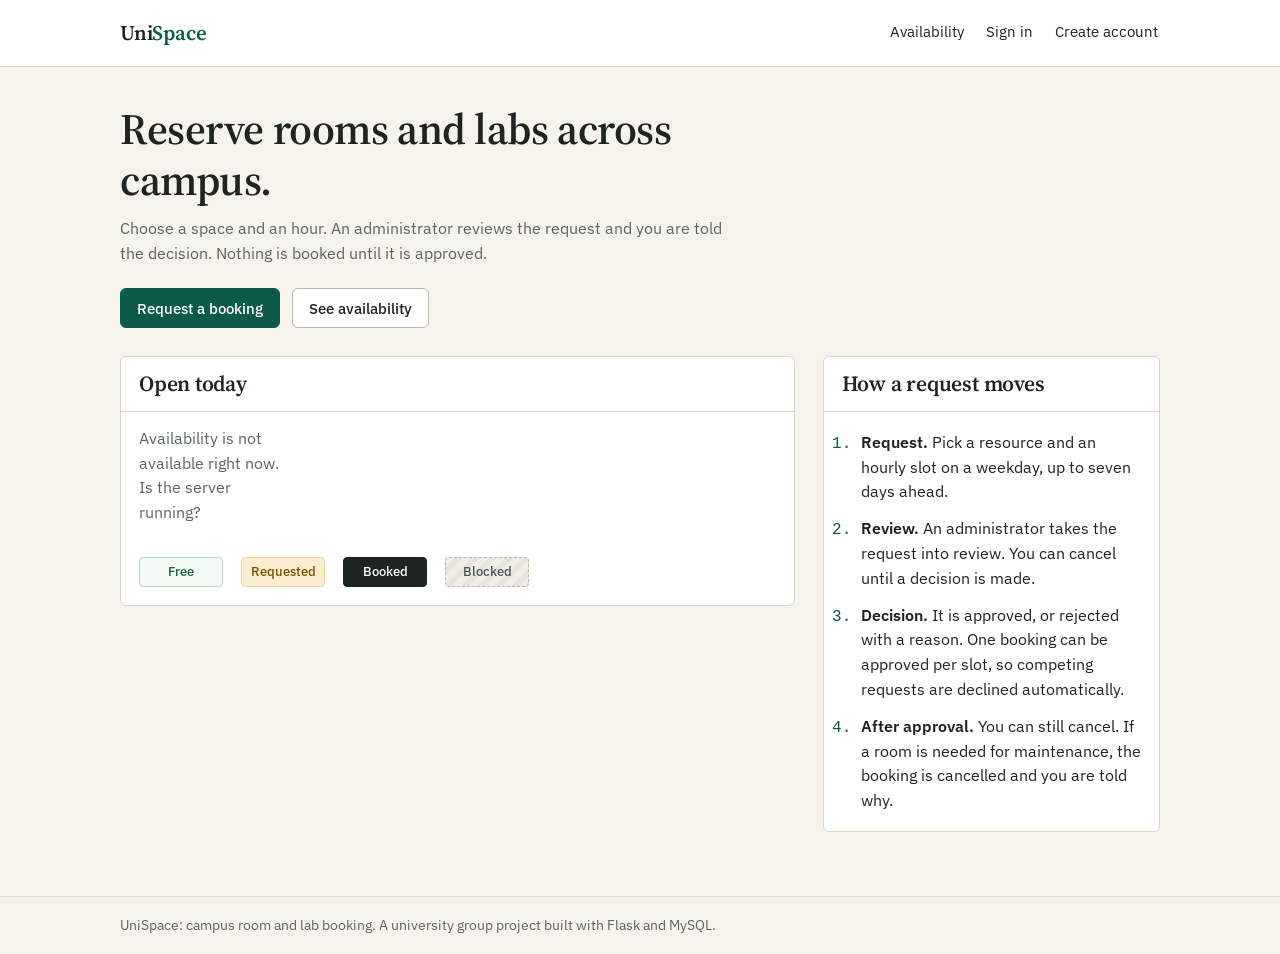
==== commit 8433b903: "Add a favicon (also removes the browser's failed /favicon.ico request)" ====
--- a/frontend/index.html
+++ b/frontend/index.html
@@ -4,6 +4,7 @@
     <meta charset="utf-8">
     <meta name="viewport" content="width=device-width, initial-scale=1">
     <title>UniSpace · Book campus rooms and labs</title>
+    <link rel="icon" href="favicon.svg" type="image/svg+xml">
     <link rel="preconnect" href="https://fonts.googleapis.com">
     <link rel="preconnect" href="https://fonts.gstatic.com" crossorigin>
     <link href="https://fonts.googleapis.com/css2?family=IBM+Plex+Mono:wght@400;500&family=IBM+Plex+Sans:wght@400;500;600&family=Source+Serif+4:opsz,wght@8..60,600&display=swap" rel="stylesheet">
--- a/frontend/styles.css
+++ b/frontend/styles.css
@@ -0,0 +1,210 @@
+/* UniSpace: one stylesheet for the whole app.
+   Direction: a calm campus-operations tool. Warm paper, near-black ink, one deep green accent.
+   Status colours are muted and always come with a text label (never colour alone). */
+
+:root {
+    --paper: #f6f3ed;
+    --surface: #ffffff;
+    --ink: #1d2422;
+    --muted: #5a6561;
+    --line: #dcd6c8;
+    --line-strong: #bdb6a3;
+    --accent: #0c5a49;
+    --accent-hover: #084538;
+    --accent-soft: #e2eee9;
+    --focus: #0b6bcb;
+
+    --pending-ink: #7a4d00;   --pending-bg: #faedcf;
+    --review-ink: #1c4a86;    --review-bg: #e0ebf8;
+    --approved-ink: #19633a;  --approved-bg: #dcefe3;
+    --rejected-ink: #922626;  --rejected-bg: #f7dfdd;
+    --cancelled-ink: #4f555a; --cancelled-bg: #e9eae6;
+
+    --radius: 6px;
+    --font-ui: "IBM Plex Sans", system-ui, -apple-system, "Segoe UI", sans-serif;
+    --font-serif: "Source Serif 4", Georgia, "Times New Roman", serif;
+    --font-mono: "IBM Plex Mono", ui-monospace, Consolas, monospace;
+}
+
+*, *::before, *::after { box-sizing: border-box; }
+
+html { -webkit-text-size-adjust: 100%; }
+
+body {
+    margin: 0;
+    min-height: 100vh;
+    display: flex;
+    flex-direction: column;
+    background: var(--paper);
+    color: var(--ink);
+    font: 400 16px/1.55 var(--font-ui);
+}
+
+h1, h2, h3 { font-family: var(--font-serif); font-weight: 600; line-height: 1.2; margin: 0; letter-spacing: -0.01em; }
+h1 { font-size: clamp(1.9rem, 3.2vw + 1rem, 2.7rem); }
+h2 { font-size: 1.35rem; }
+h3 { font-size: 1.1rem; }
+p { margin: 0; }
+a { color: var(--accent); text-underline-offset: 3px; }
+a:hover { color: var(--accent-hover); }
+:focus-visible { outline: 3px solid var(--focus); outline-offset: 2px; border-radius: 3px; }
+.mono { font-family: var(--font-mono); font-size: 0.92em; }
+.muted { color: var(--muted); }
+.sr-only { position: absolute; width: 1px; height: 1px; margin: -1px; overflow: hidden; clip: rect(0 0 0 0); white-space: nowrap; }
+
+/* ---------- layout ---------- */
+.skip-link { position: absolute; left: -999px; top: 0; background: var(--ink); color: #fff; padding: 8px 14px; z-index: 50; }
+.skip-link:focus { left: 8px; top: 8px; }
+
+.site-header { background: var(--surface); border-bottom: 1px solid var(--line); }
+.site-header .bar { max-width: 1080px; margin: 0 auto; padding: 14px 20px; display: flex; align-items: center; gap: 24px; flex-wrap: wrap; }
+.brand { font-family: var(--font-serif); font-weight: 600; font-size: 1.3rem; color: var(--ink); text-decoration: none; letter-spacing: -0.01em; }
+.brand span { color: var(--accent); }
+.site-nav { display: flex; align-items: center; gap: 4px 18px; flex-wrap: wrap; margin-left: auto; }
+.site-nav a, .site-nav button.linklike { color: var(--ink); text-decoration: none; font-size: 0.95rem; padding: 6px 2px; background: none; border: 0; border-bottom: 2px solid transparent; cursor: pointer; font-family: inherit; }
+.site-nav a:hover, .site-nav button.linklike:hover { border-bottom-color: var(--line-strong); }
+.site-nav a[aria-current="page"] { border-bottom-color: var(--accent); font-weight: 600; }
+.who { color: var(--muted); font-size: 0.9rem; }
+
+main { flex: 1; width: 100%; max-width: 1080px; margin: 0 auto; padding: 36px 20px 64px; }
+.site-footer { border-top: 1px solid var(--line); color: var(--muted); font-size: 0.85rem; }
+.site-footer .bar { max-width: 1080px; margin: 0 auto; padding: 18px 20px; }
+
+.page-head { margin-bottom: 28px; max-width: 62ch; }
+.page-head p { color: var(--muted); margin-top: 10px; }
+.stack > * + * { margin-top: 16px; }
+.row { display: flex; gap: 12px; align-items: center; flex-wrap: wrap; }
+.row.between { justify-content: space-between; }
+.cols { display: grid; gap: 28px; grid-template-columns: minmax(0, 1fr); align-items: start; }
+@media (min-width: 900px) { .cols.two-one { grid-template-columns: minmax(0, 2fr) minmax(0, 1fr); } }
+
+/* ---------- controls ---------- */
+.btn { display: inline-flex; align-items: center; justify-content: center; gap: 8px; padding: 9px 16px; font: 500 0.95rem var(--font-ui); border-radius: var(--radius); border: 1px solid var(--line-strong); background: var(--surface); color: var(--ink); text-decoration: none; cursor: pointer; min-height: 40px; }
+.btn:hover { border-color: var(--ink); color: var(--ink); }
+.btn-primary { background: var(--accent); border-color: var(--accent); color: #fff; }
+.btn-primary:hover { background: var(--accent-hover); border-color: var(--accent-hover); color: #fff; }
+.btn-danger { color: var(--rejected-ink); border-color: #d9aaa6; }
+.btn-danger:hover { background: var(--rejected-bg); border-color: var(--rejected-ink); color: var(--rejected-ink); }
+.btn-sm { padding: 5px 11px; font-size: 0.85rem; min-height: 32px; }
+.btn[disabled], .btn[aria-disabled="true"] { opacity: 0.5; cursor: not-allowed; }
+
+.field { display: flex; flex-direction: column; gap: 6px; }
+.field label { font-weight: 500; font-size: 0.92rem; }
+.field .help { font-size: 0.85rem; color: var(--muted); }
+input[type="text"], input[type="email"], input[type="password"], input[type="date"], select, textarea {
+    font: inherit; padding: 9px 11px; border: 1px solid var(--line-strong); border-radius: var(--radius); background: var(--surface); color: var(--ink); width: 100%; min-height: 40px;
+}
+textarea { min-height: 92px; resize: vertical; }
+input:hover, select:hover, textarea:hover { border-color: var(--ink); }
+.form { display: grid; gap: 18px; max-width: 440px; }
+
+.notice { padding: 10px 14px; border-radius: var(--radius); border: 1px solid var(--line-strong); background: var(--surface); font-size: 0.95rem; }
+.notice[data-kind="success"] { background: var(--approved-bg); border-color: #a9d3b8; color: var(--approved-ink); }
+.notice[data-kind="error"] { background: var(--rejected-bg); border-color: #e2b3af; color: var(--rejected-ink); }
+.notice:empty { display: none; }
+
+/* ---------- panels, tables, chips ---------- */
+.panel { background: var(--surface); border: 1px solid var(--line); border-radius: var(--radius); }
+.panel > header { padding: 14px 18px; border-bottom: 1px solid var(--line); display: flex; align-items: baseline; justify-content: space-between; gap: 12px; flex-wrap: wrap; }
+.panel .body { padding: 18px; }
+.empty { padding: 28px 18px; color: var(--muted); text-align: center; }
+
+.table-wrap { overflow-x: auto; }
+table.table { width: 100%; border-collapse: collapse; font-size: 0.95rem; }
+.table th { text-align: left; font-weight: 600; font-size: 0.8rem; text-transform: uppercase; letter-spacing: 0.04em; color: var(--muted); padding: 10px 14px; border-bottom: 1px solid var(--line); white-space: nowrap; }
+.table td { padding: 12px 14px; border-bottom: 1px solid var(--line); vertical-align: top; }
+.table tr:last-child td { border-bottom: 0; }
+.table .actions { display: flex; gap: 8px; flex-wrap: wrap; }
+
+.chip { display: inline-block; padding: 2px 10px; border-radius: 999px; font-size: 0.8rem; font-weight: 600; white-space: nowrap; }
+.chip[data-status="Pending"]      { background: var(--pending-bg);   color: var(--pending-ink); }
+.chip[data-status="Under Review"] { background: var(--review-bg);    color: var(--review-ink); }
+.chip[data-status="Approved"]     { background: var(--approved-bg);  color: var(--approved-ink); }
+.chip[data-status="Rejected"]     { background: var(--rejected-bg);  color: var(--rejected-ink); }
+.chip[data-status="Cancelled"]    { background: var(--cancelled-bg); color: var(--cancelled-ink); }
+
+.segmented { display: inline-flex; border: 1px solid var(--line-strong); border-radius: var(--radius); overflow: hidden; background: var(--surface); flex-wrap: wrap; }
+.segmented button { font: 500 0.92rem var(--font-ui); padding: 8px 16px; border: 0; background: transparent; cursor: pointer; color: var(--ink); border-right: 1px solid var(--line); }
+.segmented button:last-child { border-right: 0; }
+.segmented button:hover { background: var(--accent-soft); }
+.segmented button[aria-selected="true"], .segmented button[aria-pressed="true"] { background: var(--accent); color: #fff; }
+
+/* ---------- availability grid ---------- */
+.avail { border-collapse: separate; border-spacing: 0; width: 100%; min-width: 640px; font-size: 0.92rem; }
+.avail th, .avail td { padding: 10px 12px; border-bottom: 1px solid var(--line); text-align: center; }
+.avail thead th { font-weight: 600; color: var(--muted); font-size: 0.82rem; }
+.avail tbody th { text-align: left; font-weight: 500; white-space: nowrap; font-family: var(--font-mono); font-size: 0.85rem; color: var(--ink); }
+.avail tbody tr:last-child th, .avail tbody tr:last-child td { border-bottom: 0; }
+.cell { display: inline-block; min-width: 84px; text-align: center; padding: 4px 8px; border-radius: 4px; font-size: 0.82rem; font-weight: 500; text-decoration: none; }
+.cell-free { color: var(--approved-ink); border: 1px solid #b6d9c3; background: #f3faf5; }
+a.cell-free:hover { background: var(--approved-bg); border-color: var(--approved-ink); }
+.cell-requested { color: var(--pending-ink); background: var(--pending-bg); border: 1px solid #ecd596; }
+a.cell-requested:hover { border-color: var(--pending-ink); }
+.cell-booked { color: #fff; background: var(--ink); border: 1px solid var(--ink); }
+.cell-blocked { color: var(--cancelled-ink); border: 1px dashed var(--line-strong); background: repeating-linear-gradient(135deg, #f0eee8, #f0eee8 6px, #e7e4dc 6px, #e7e4dc 12px); }
+.legend { display: flex; gap: 10px 18px; flex-wrap: wrap; font-size: 0.85rem; color: var(--muted); align-items: center; }
+
+/* today's snapshot on the home page */
+.today-list { list-style: none; margin: 0; padding: 0; }
+.today-list li { display: grid; grid-template-columns: 150px 1fr auto; gap: 16px; align-items: center; padding: 14px 18px; border-bottom: 1px solid var(--line); }
+.today-list li:last-child { border-bottom: 0; }
+.today-list .name { font-weight: 600; }
+.meter { display: flex; gap: 3px; }
+.meter i { flex: 1; height: 12px; border-radius: 2px; background: #f3faf5; border: 1px solid #b6d9c3; }
+.meter i[data-state="requested"] { background: var(--pending-bg); border-color: #ecd596; }
+.meter i[data-state="booked"] { background: var(--ink); border-color: var(--ink); }
+.meter i[data-state="blocked"] { background: repeating-linear-gradient(135deg, #f0eee8, #f0eee8 3px, #e0ddd3 3px, #e0ddd3 6px); border-color: var(--line-strong); }
+@media (max-width: 640px) { .today-list li { grid-template-columns: 1fr; gap: 8px; } }
+
+.steps { margin: 0; padding-left: 1.2em; display: grid; gap: 12px; }
+.steps li::marker { font-family: var(--font-mono); color: var(--accent); }
+.steps strong { font-weight: 600; }
+
+/* ---------- history timeline ---------- */
+.timeline { list-style: none; margin: 0; padding: 0 0 0 16px; border-left: 2px solid var(--line); display: grid; gap: 12px; }
+.timeline li { position: relative; font-size: 0.9rem; }
+.timeline li::before { content: ""; position: absolute; left: -22px; top: 6px; width: 10px; height: 10px; border-radius: 50%; background: var(--surface); border: 2px solid var(--line-strong); }
+.timeline li:last-child::before { background: var(--accent); border-color: var(--accent); }
+.timeline .when { color: var(--muted); font-family: var(--font-mono); font-size: 0.8rem; }
+details.history > summary { cursor: pointer; color: var(--accent); font-size: 0.88rem; margin-top: 6px; }
+details.history[open] > summary { margin-bottom: 10px; }
+
+/* ---------- notifications menu ---------- */
+details.notifs { position: relative; }
+details.notifs > summary { list-style: none; cursor: pointer; font-size: 0.95rem; padding: 6px 2px; border-bottom: 2px solid transparent; }
+details.notifs > summary::-webkit-details-marker { display: none; }
+details.notifs > summary:hover { border-bottom-color: var(--line-strong); }
+.count { display: inline-block; min-width: 20px; padding: 0 6px; margin-left: 6px; text-align: center; border-radius: 999px; background: var(--accent); color: #fff; font-size: 0.75rem; font-weight: 600; }
+.notif-panel { position: absolute; right: 0; top: calc(100% + 8px); width: min(360px, 92vw); max-height: 380px; overflow: auto; background: var(--surface); border: 1px solid var(--line-strong); border-radius: var(--radius); box-shadow: 0 8px 24px rgba(29, 36, 34, 0.12); z-index: 20; }
+.notif-panel ul { list-style: none; margin: 0; padding: 0; }
+.notif-panel li { padding: 12px 14px; border-bottom: 1px solid var(--line); font-size: 0.9rem; }
+.notif-panel li:last-child { border-bottom: 0; }
+.notif-panel li[data-unread="true"] { background: var(--accent-soft); }
+.notif-panel .when { display: block; color: var(--muted); font-size: 0.78rem; margin-top: 3px; font-family: var(--font-mono); }
+.notif-panel .none { padding: 18px 14px; color: var(--muted); font-size: 0.9rem; }
+
+/* ---------- dialog ---------- */
+dialog { border: 1px solid var(--line-strong); border-radius: 8px; padding: 0; max-width: 460px; width: calc(100% - 32px); background: var(--surface); color: var(--ink); }
+dialog::backdrop { background: rgba(29, 36, 34, 0.45); }
+dialog form { padding: 22px; display: grid; gap: 16px; }
+dialog .row { justify-content: flex-end; }
+
+@media (prefers-reduced-motion: no-preference) { .btn, .cell { transition: background 0.12s ease, border-color 0.12s ease; } }
+
+/* a slot that has already started today */
+.cell-past { color: var(--muted); border: 1px solid transparent; }
+
+/* ---------- small screens ---------- */
+.avail tbody th { position: sticky; left: 0; background: var(--surface); z-index: 1; }
+
+@media (max-width: 640px) {
+    main { padding-top: 24px; }
+    /* tables turn into stacked cards so nothing is cut off */
+    .table thead { display: none; }
+    .table, .table tbody, .table tr, .table td { display: block; width: 100%; }
+    .table tr { padding: 12px 14px; border-bottom: 1px solid var(--line); }
+    .table tr:last-child { border-bottom: 0; }
+    .table td { border: 0; padding: 3px 0; }
+    .table .actions { margin-top: 6px; }
+    .panel > header { padding: 12px 14px; }
+}
